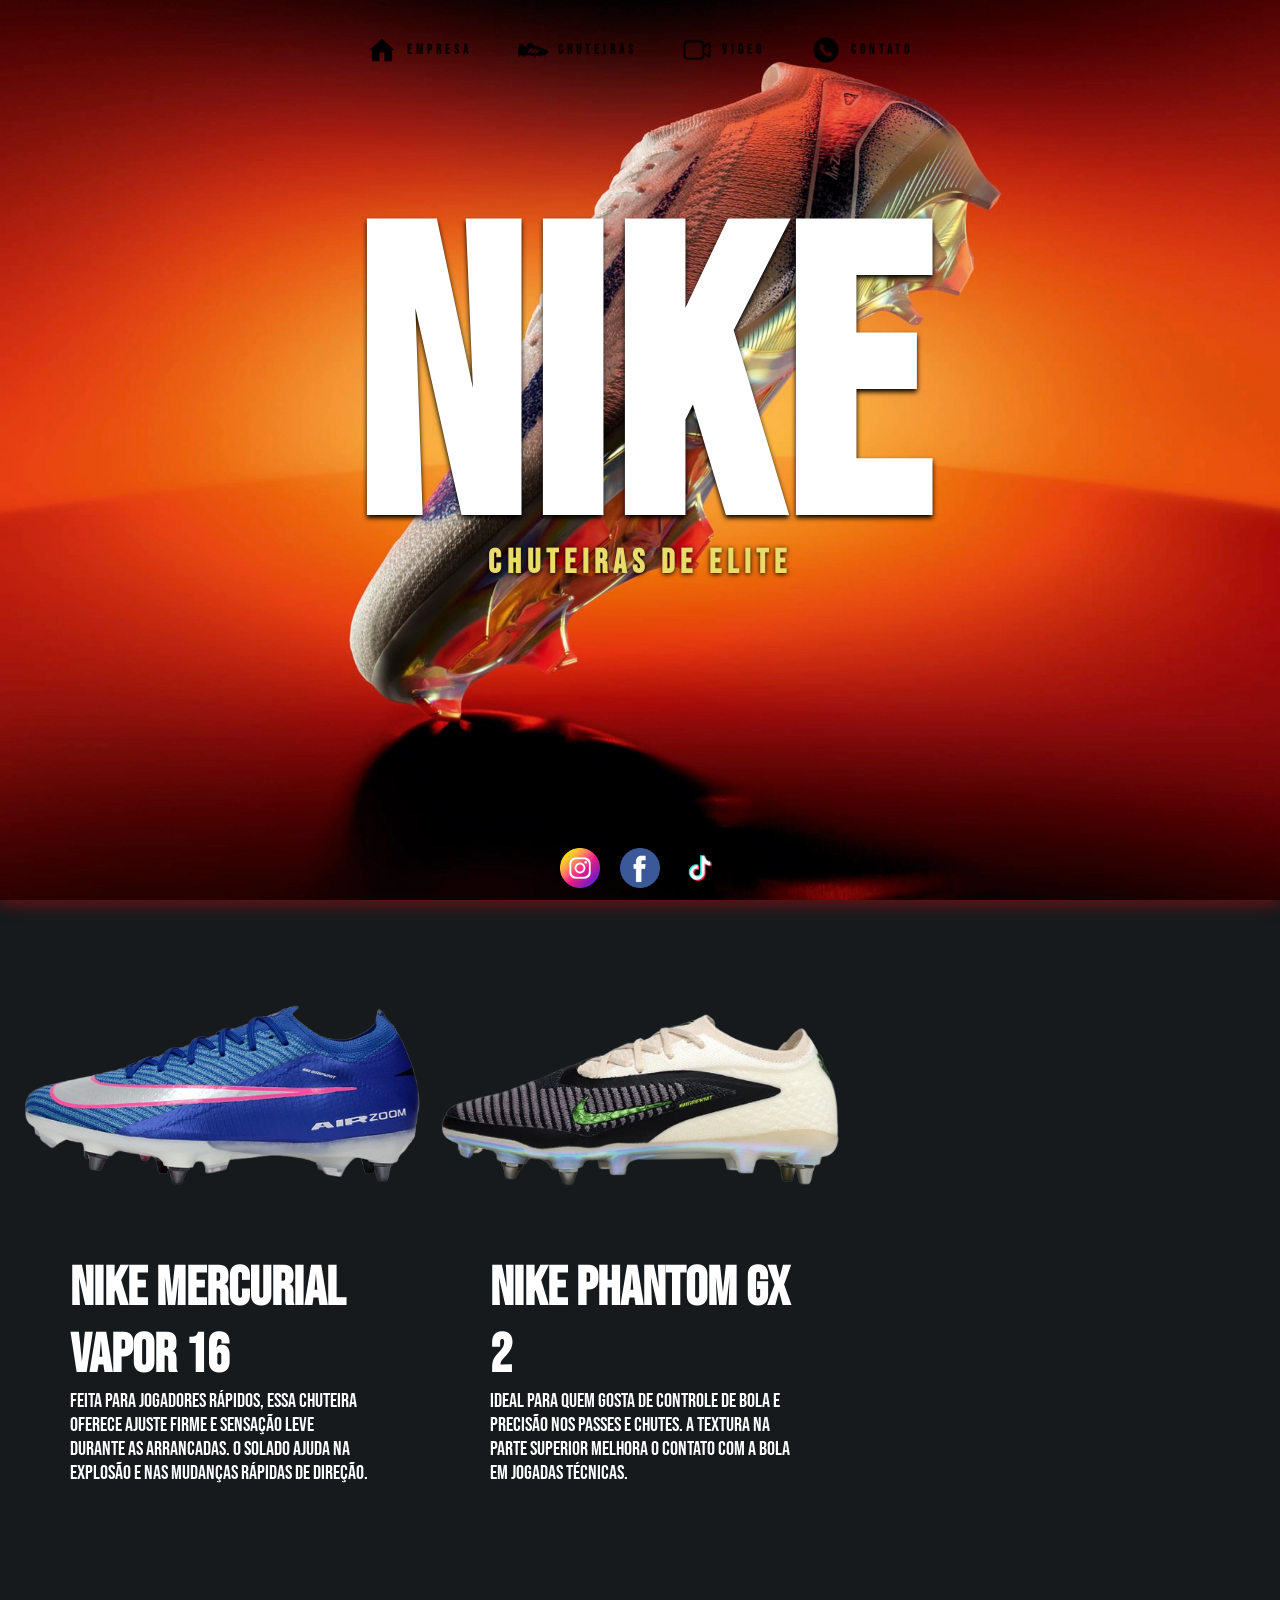
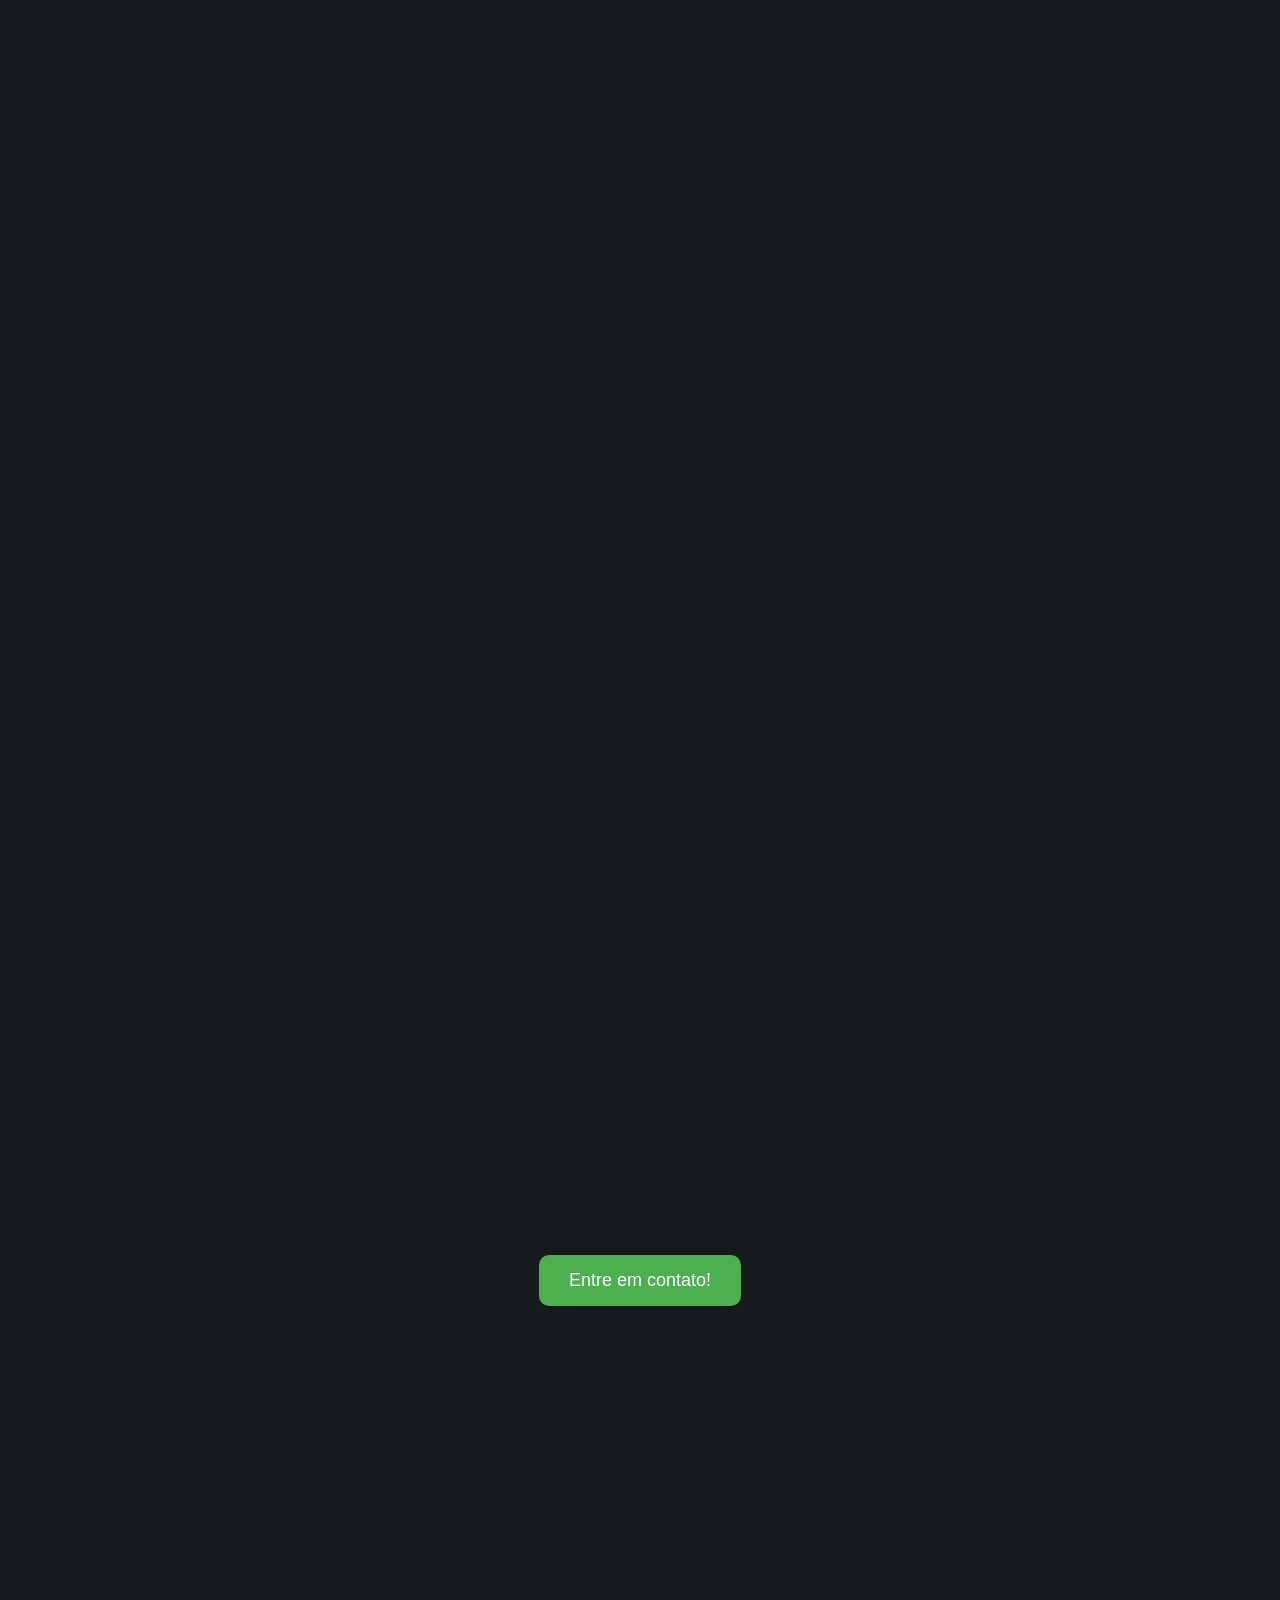
==== lpsesi05gg-main/src/index.html @ 7adfa252 "Add files via upload" ====
<!DOCTYPE html>
<html lang="pt-BR">

<head>
    <meta charset="UTF-8">
    <meta name="viewport" content="width=device-width, initial-scale=1.0">
    <title>Nike</title>

    
    <link rel="preconnect" href="https://fonts.googleapis.com">
    <link rel="preconnect" href="https://fonts.gstatic.com" crossorigin>

    <link href="https://fonts.googleapis.com/css2?family=Bebas+Neue&family=Caudex:wght@400;700&family=Roboto:wght@100;300;400;500;700;900&display=swap"
        rel="stylesheet">

    
    <link rel="stylesheet" href="style.css">
</head>

<body>

    <nav>
        <span class="navItems" onclick="navTo('s1')">
            <img src="../assets/icons/casa-removebg-preview.png" alt="Empresa">
            <a class="navWords">EMPRESA</a>
        </span>

        <span class="navItems" onclick="navTo('s2')">
            <img src="../assets/icons/72992.png" alt="Chuteiras">
            <a class="navWords">CHUTEIRAS</a>
        </span>

        <span class="navItems" onclick="navTo('s3')">
            <img src="../assets/icons/video.png" alt="Vídeo">
            <a class="navWords">VIDEO</a>
        </span>

        <span class="navItems" onclick="navTo('s4')">
            <img src="../assets/icons/mobile.png" alt="Contato">
            <a class="navWords">CONTATO</a>
        </span>
    </nav>

    <main>

        
        <section id="s1">
            <h1>Nike</h1>
            <h2>CHUTEIRAS DE ELITE</h2>
        </section>

        
        <section id="s2">

            <div class="card">
                <img class="dahora" width="auto" height="300px" src="../assets/images/vapor_16-removebg-preview.png" alt="Nike Mercurial Vapor 16">

                <div>
                    <h4>Nike Mercurial Vapor 16</h4>

                    <p>
                        Feita para jogadores rápidos, essa chuteira oferece ajuste firme e sensação leve durante as arrancadas.
                        O solado ajuda na explosão e nas mudanças rápidas de direção.
                    </p>
                </div>
            </div>

            <div class="card">
                <img class="dahora" width="auto" height="300px" src="../assets/images/gx_66-removebg-preview.png"
                    alt="Nike Phantom GX 2">

                <div>
                    <h4>Nike Phantom GX 2</h4>

                    <p>
                        Ideal para quem gosta de controle de bola e precisão nos passes e chutes.
                        A textura na parte superior melhora o contato com a bola em jogadas técnicas.
                    </p>
                </div>
            </div>

            <div class="card">
                <img class="dahora" width="auto" height="300px" src="../assets/images/gx_6-removebg-preview.png"
                    alt="Nike Tiempo Legend 10">

                <div>
                    <h4>Nike Tiempo Legend 10</h4>

                    <p>
                        Modelo clássico com foco em conforto e toque macio na bola.
                        Combina material resistente com encaixe confortável para partidas intensas.
                    </p>
                </div>
            </div>

        </section>

        
        <section id="s3">

     

            <iframe class="vid"
                src="https://www.youtube.com/embed/JDOQYUYXSk4?autoplay=0"
                title="Neymar Jr."
                frameborder="0"
                allow="accelerometer; autoplay; clipboard-write; encrypted-media; gyroscope; picture-in-picture; web-share"
                allowfullscreen>
            </iframe>

        </section>

        
        <section id="s4">

            <button class="botao">Entre em contato!</button>

        </section>

    </main>

    
    <footer>

        <a href="https://www.instagram.com" target="_blank">
            <img width="40px" src="../assets/icons/instagram.png" alt="Instagram">
        </a>

        <a href="https://www.facebook.com" target="_blank">
            <img width="40px" src="../assets/icons/facebook.png" alt="Facebook">
        </a>

        <a href="https://www.tiktok.com" target="_blank">
            <img width="40px" src="../assets/icons/tiktok-icon-free-png.webp" alt="TikTok">
        </a>

    </footer>

    <script src="script.js"></script>

</body>

</html>
---- lpsesi05gg-main/src/style.css ----
:root {
    --dark: #0B090A;
    --text: #ffffff;
    --bg: #161A1D;
    --red1: #c53695;
    --red2: #A4161A;
    --red3: #BA181B;
    --red4: #E5383B;
    --font: "Bebas Neue", sans-serif;
}

* {
    margin: 0;
    padding: 0;
    box-sizing: border-box;
    scroll-behavior: smooth;
}

body {
    font-family: var(--font);
    background-color: var(--bg);
    color: var(--text);
    overflow-x: hidden;
}

nav {
    width: 100%;
    position: fixed;
    top: 0;
    background-color: transparent;
    display: flex;
    align-items: center;
    justify-content: center;
    gap: 2vw;
    height: 100px;
    z-index: 999;
    transition: all 1s ease-in-out;
    animation: decima 1s ease-in-out;
    font-family: system-ui, -apple-system, BlinkMacSystemFont, 'Segoe UI', Roboto, Oxygen, Ubuntu, Cantarell, 'Open Sans', 'Helvetica Neue', sans-serif;
}

nav.sc {

    backdrop-filter: blur(10px);
    box-shadow: 0px 3px 15px rgba(0, 0, 0, 0.5);

}

@keyframes decima {
    0% {
        transform: translateY(-100px);
    }
}

.navItems {
    backdrop-filter: blur (30px);
    display: flex;
    align-items: center;
    justify-content: center;
    gap: 10px;
    padding: 10px;
    border-radius: 999px;
}

.navItems img {
    width: 30px;
}

.navItems:hover {
    cursor: pointer;
}

.navItems a {
    color: black;
    text-decoration: none;
    font-size: 1vw;
    letter-spacing: 4px;
    opacity: 0.8;
    transition: all 200ms linear;
    font-weight: 700;
    font-family: "Bebas Neue", sans-serif;
}

.navItems a:hover {
    text-shadow: 0px 3px 10px black;
    opacity: 1;
}

section {
    min-height: 100vh;
    height: auto;
}



h1 {
    font-size: 400px;
    word-break: break-word;
    overflow-wrap: break-word;
    text-transform: uppercase;
    text-shadow: 0px 3px 5px #000000;
    letter-spacing: 5px;
    width: 100%;
    text-align: center;
    line-height: 155px;
    animation: esquerda 2s ease-in-out;
    color: rgb(255, 255, 255);
}

@keyframes esquerda {
    0% {
        transform: translateX(-100px);
        opacity: 0;
    }
}

h2 {
    font-size: 2.6vw;
    letter-spacing: 6px;
    width: 67%;
    margin-top: 70px;
    text-align: center;
    color: rgb(233, 220, 106);
    text-shadow: 0px 1px 5px #000000;

    animation: direita 2s ease-in-out;
}

h4{
    font-size: 55px;
}

p{
    font-family: inherit;
    font-size: 20px
}

@keyframes direita {
    0% {
        transform: translateX(300px);
        opacity: 0;
    }
}

footer {
    display: flex;
    align-items: center;
    justify-content: center;
    gap: 20px;
    height: 60px;
    background-color: transparent;
    position: fixed;
    bottom: 0;
    width: 100%;
    transition: all 1s ease-in-out
}

footer.ft {

    backdrop-filter: blur(10px);

}

.vid {
    width: 60%;
    height: 600px;
}

#s1 {
    background-image: url('../assets/images/02946251.webp');
    background-position: center;
    background-repeat: no-repeat;
    background-size: cover;
    background-attachment: fixed;
    display: flex;
    flex-direction: column;
    align-items: center;
    justify-content: center;
    box-shadow: rgba(255, 0, 0, 0.35) 0px 5px 15px;
}

#s2 {
    display: flex;
    align-items: center;
    justify-content: space-evenly;
    flex-wrap: wrap;
    gap: 50px;
    min-height: 70vh;
}

#s3{
    align-items: center;
    justify-content: center;
    box-sizing: border-box;
    display: flex;
}

#s4{
    align-items: center;
    justify-content: center;
    box-sizing: border-box;
    display: flex;
}

.card {
    width: 300px;
    height: auto;
    display: flex;
    align-items: center;
    justify-content: center;
    flex-direction: column;
    opacity: 0;
    transform: translateY(200px);
    transition: opacity 0.6s ease, transform 0.6s ease;
    gap: 10px;
    z-index: 100;


}

.card.visible {
    opacity: 1;
    transform: translateY(0);
}


.dahora{
    transition: all 200ms ease-in-out;
    align-items: center;
    

}

.dahora:hover{
    transform: scale(1.2) translateY(-10px);
    z-index: 999;
    
}

.botao{
    background-color: #4CAF50;
    color: white;
    padding: 15px 30px;
    border: none;
    border-radius: 10px;
    font-size: 18px;
    cursor: pointer;
    transition: 0.3s;

}

.botao:hover{
    background-color: #45a049;
    transform: scale(1.05);
}


@media (width <=1000px) {
    .navWords {
        display: none;
    }

    .vid {
        width: 412px;
    }
}
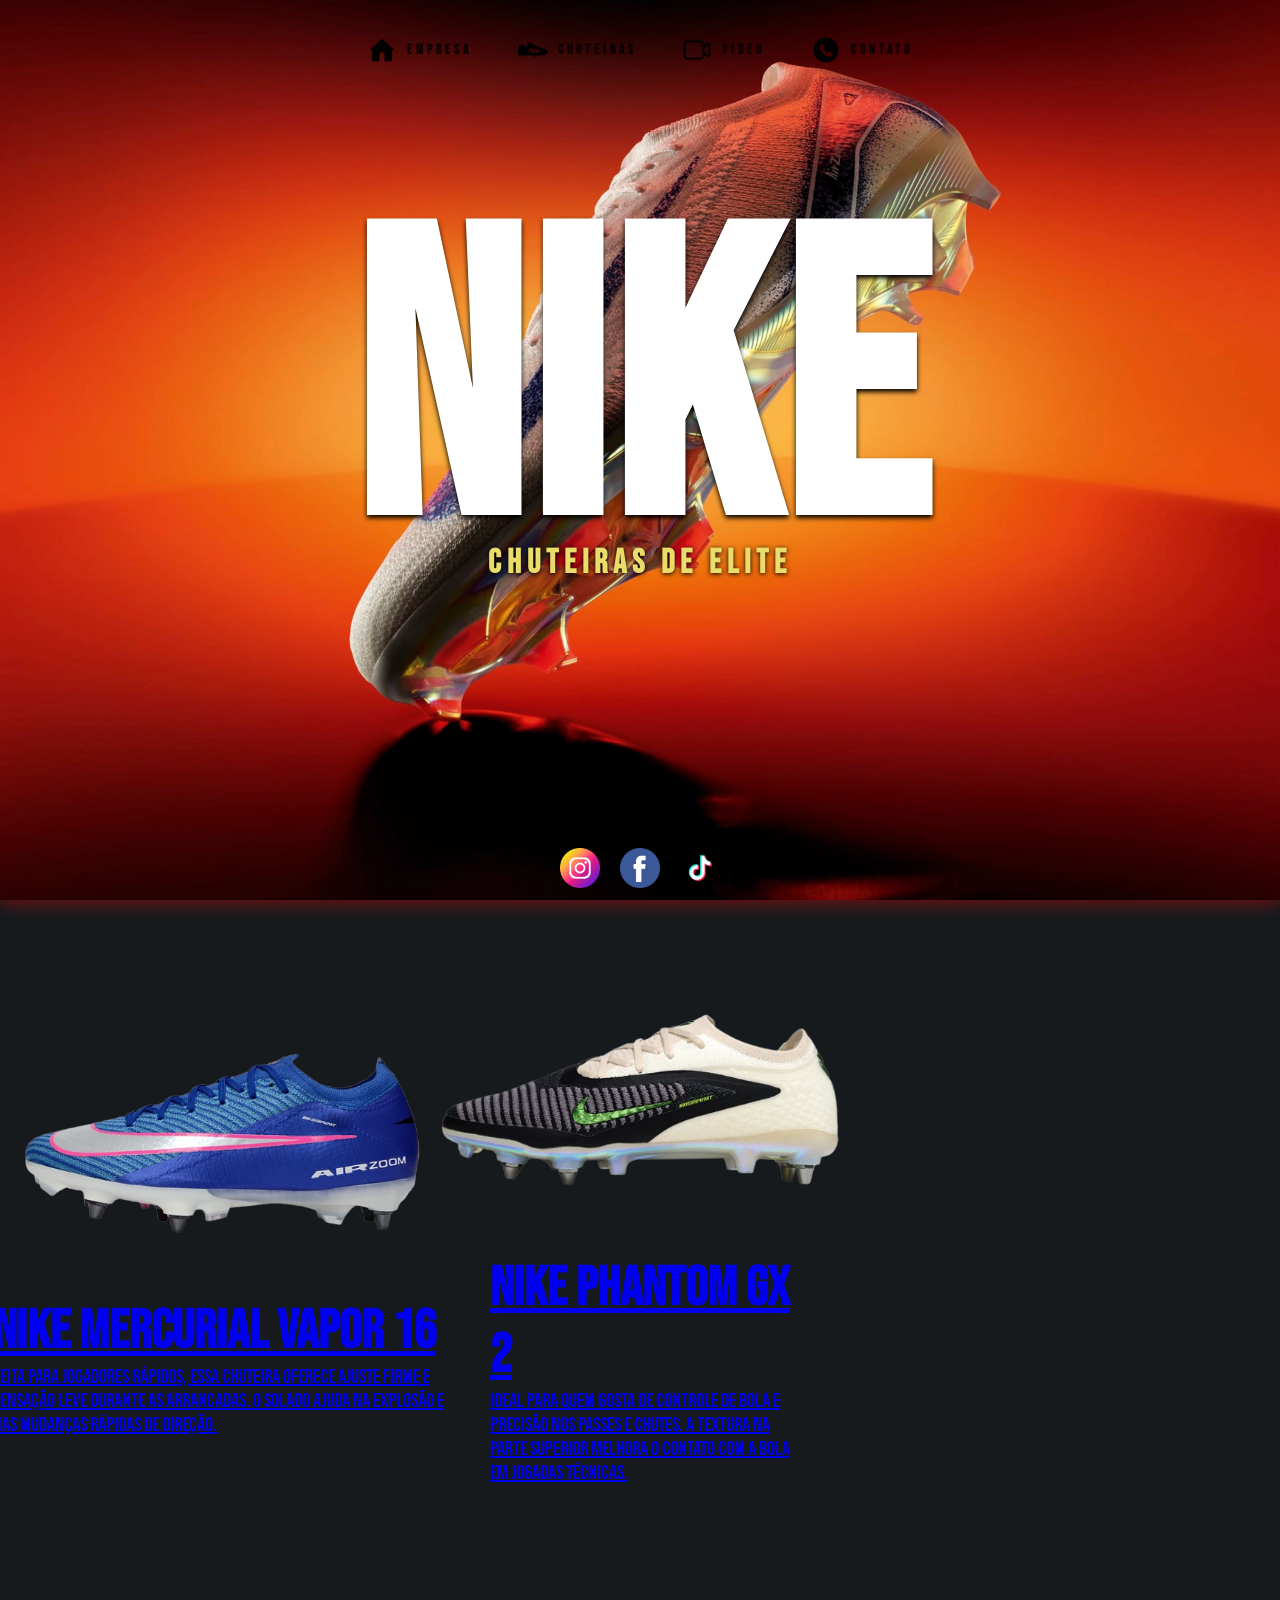
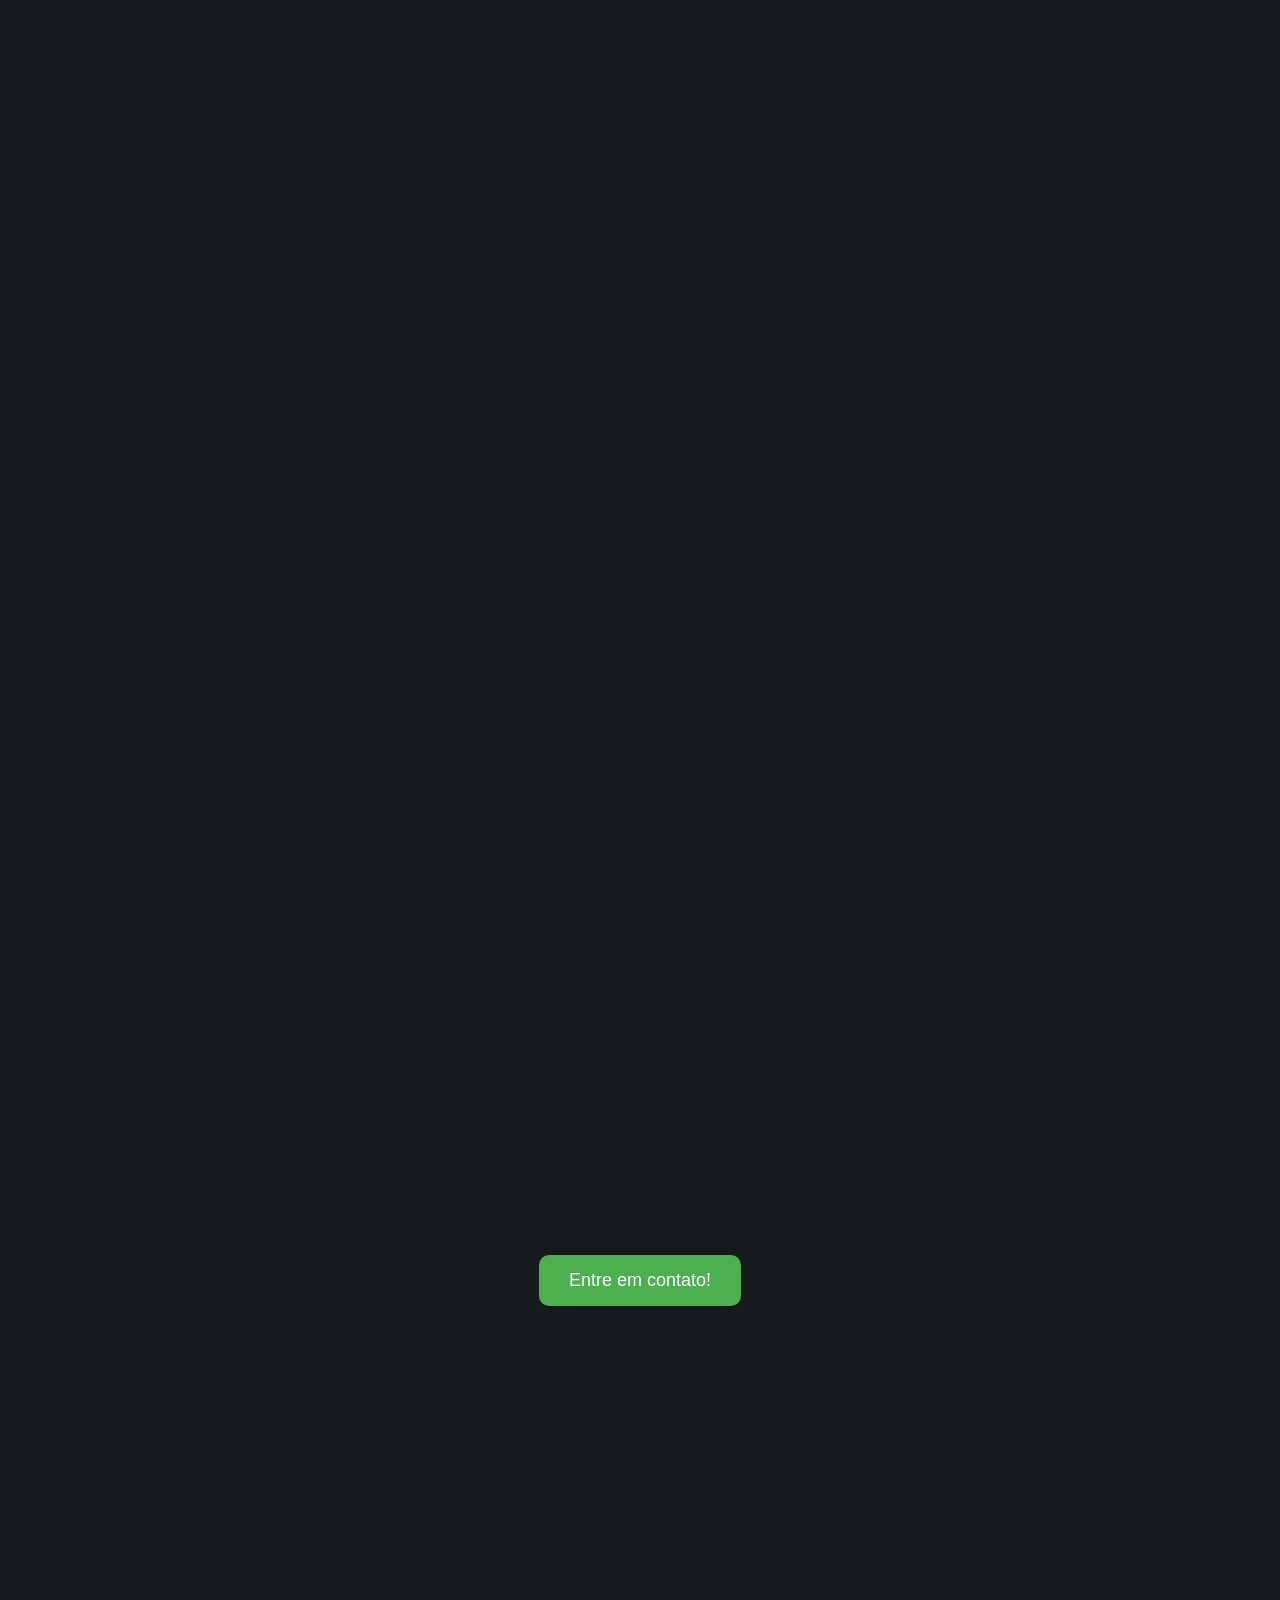
==== commit ede07e00: "Add files via upload" ====
--- a/lpsesi05gg-main/src/index.html
+++ b/lpsesi05gg-main/src/index.html
@@ -53,16 +53,19 @@
         <section id="s2">
 
             <div class="card">
-                <img class="dahora" width="auto" height="300px" src="../assets/images/vapor_16-removebg-preview.png" alt="Nike Mercurial Vapor 16">
+                <a href="../chuchu/index.html">
+                    <img class="dahora" width="auto" height="300px" src="../assets/images/vapor_16-removebg-preview.png" alt="Nike Mercurial Vapor 16">
 
-                <div>
-                    <h4>Nike Mercurial Vapor 16</h4>
+                    <div>
+                        <h4>Nike Mercurial Vapor 16</h4>
 
-                    <p>
-                        Feita para jogadores rápidos, essa chuteira oferece ajuste firme e sensação leve durante as arrancadas.
-                        O solado ajuda na explosão e nas mudanças rápidas de direção.
-                    </p>
-                </div>
+                        <p>
+                            Feita para jogadores rápidos, essa chuteira oferece ajuste firme e sensação leve durante as arrancadas.
+                            O solado ajuda na explosão e nas mudanças rápidas de direção.
+                        </p>
+                    </div>
+                </a>
+                
             </div>
 
             <div class="card">
@@ -70,12 +73,17 @@
                     alt="Nike Phantom GX 2">
 
                 <div>
-                    <h4>Nike Phantom GX 2</h4>
+                    <a href="../chuchu2/index.html">
+                        <h4>Nike Phantom GX 2</h4>
 
-                    <p>
-                        Ideal para quem gosta de controle de bola e precisão nos passes e chutes.
-                        A textura na parte superior melhora o contato com a bola em jogadas técnicas.
-                    </p>
+                        <p>
+                            Ideal para quem gosta de controle de bola e precisão nos passes e chutes.
+                            A textura na parte superior melhora o contato com a bola em jogadas técnicas.
+                        </p>
+                    </a>
+                        
+                    
+                    
                 </div>
             </div>
 
@@ -112,8 +120,10 @@
 
         
         <section id="s4">
-
-            <button class="botao">Entre em contato!</button>
+            
+                <button class="botao">Entre em contato!</button>
+            
+            
 
         </section>
 
